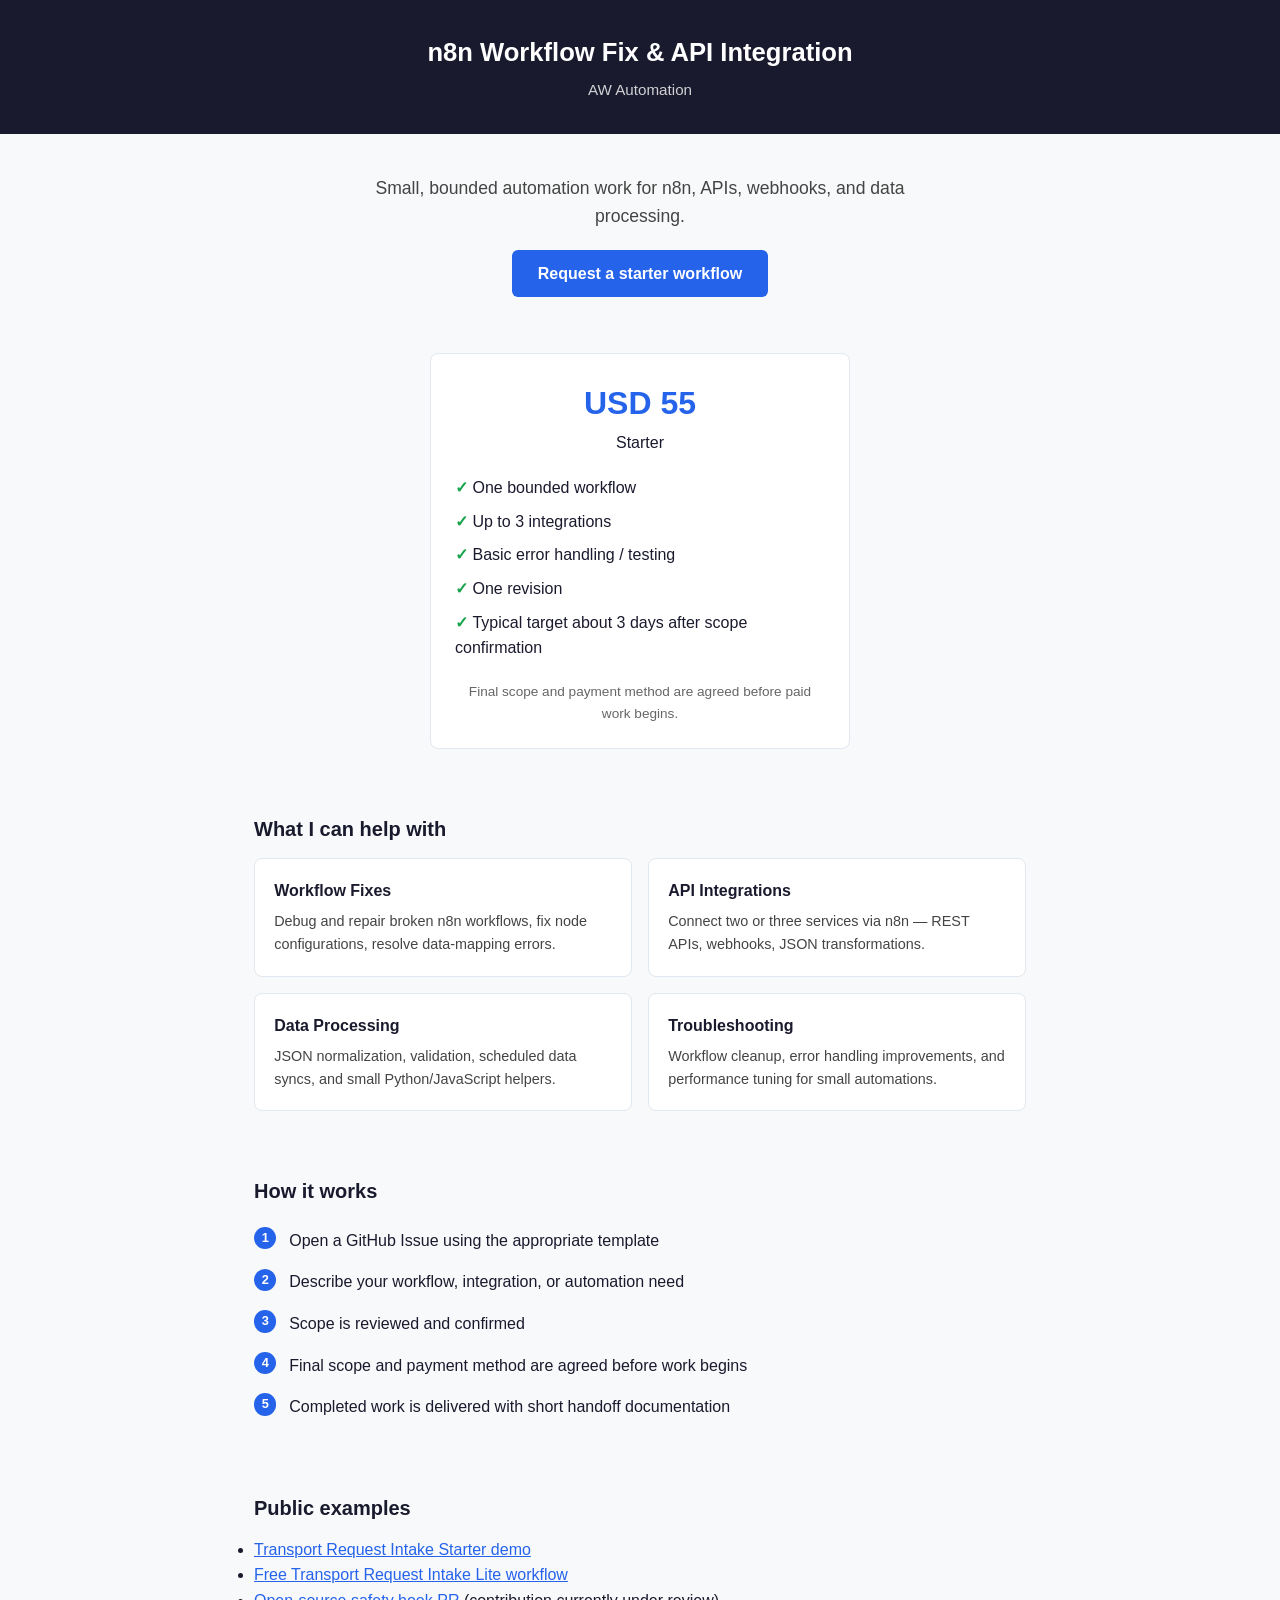
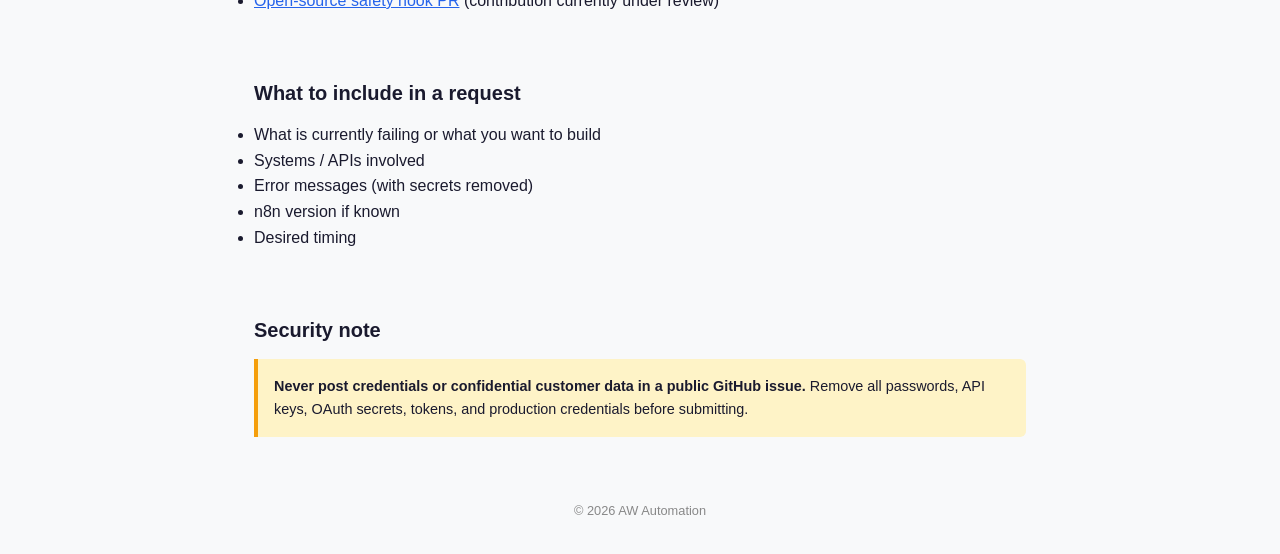
==== docs/index.html @ a5a2ff4a "feat: publish AW n8n workflow service page" ====
<!DOCTYPE html>
<html lang="en">
<head>
<meta charset="UTF-8">
<meta name="viewport" content="width=device-width, initial-scale=1.0">
<title>n8n Workflow Fix &amp; API Integration | AW Automation</title>
<meta name="description" content="AW Automation provides bounded n8n workflow fixes, API integrations, webhook automation, JSON processing, and small automation implementation.">
<link rel="canonical" href="https://weissalexey.github.io/aw-n8n-workflow-help/">
<link rel="stylesheet" href="styles.css">
<meta property="og:title" content="n8n Workflow Fix &amp; API Integration | AW Automation">
<meta property="og:description" content="AW Automation provides bounded n8n workflow fixes, API integrations, webhook automation, JSON processing, and small automation implementation.">
<meta property="og:type" content="website">
<meta property="og:url" content="https://weissalexey.github.io/aw-n8n-workflow-help/">
<script type="application/ld+json">
{
  "@context": "https://schema.org",
  "@type": "Service",
  "name": "AW Automation — n8n Workflow Fix &amp; API Integration",
  "provider": {
    "@type": "Organization",
    "name": "AW Automation"
  },
  "serviceType": "n8n workflow development and API integration",
  "offers": {
    "@type": "Offer",
    "price": "55",
    "priceCurrency": "USD",
    "description": "Starter service — one bounded n8n workflow, up to 3 integrations"
  }
}
</script>
</head>
<body>
<header>
<div class="container">
<h1>n8n Workflow Fix &amp; API Integration</h1>
<p class="brand">AW Automation</p>
</div>
</header>

<div class="container">
<div class="hero">
<p>Small, bounded automation work for n8n, APIs, webhooks, and data processing.</p>
<a class="cta-btn" href="https://github.com/weissalexey/aw-n8n-workflow-help/issues/new/choose">Request a starter workflow</a>
</div>

<section>
<div class="pricing-box">
<div class="price">USD 55</div>
<p>Starter</p>
<ul>
<li>One bounded workflow</li>
<li>Up to 3 integrations</li>
<li>Basic error handling / testing</li>
<li>One revision</li>
<li>Typical target about 3 days after scope confirmation</li>
</ul>
<p class="pricing-note">Final scope and payment method are agreed before paid work begins.</p>
</div>
</section>

<section>
<h2>What I can help with</h2>
<div class="grid">
<div class="card">
<h3>Workflow Fixes</h3>
<p>Debug and repair broken n8n workflows, fix node configurations, resolve data-mapping errors.</p>
</div>
<div class="card">
<h3>API Integrations</h3>
<p>Connect two or three services via n8n — REST APIs, webhooks, JSON transformations.</p>
</div>
<div class="card">
<h3>Data Processing</h3>
<p>JSON normalization, validation, scheduled data syncs, and small Python/JavaScript helpers.</p>
</div>
<div class="card">
<h3>Troubleshooting</h3>
<p>Workflow cleanup, error handling improvements, and performance tuning for small automations.</p>
</div>
</div>
</section>

<section>
<h2>How it works</h2>
<ol class="steps">
<li>Open a GitHub Issue using the appropriate template</li>
<li>Describe your workflow, integration, or automation need</li>
<li>Scope is reviewed and confirmed</li>
<li>Final scope and payment method are agreed before work begins</li>
<li>Completed work is delivered with short handoff documentation</li>
</ol>
</section>

<section class="examples">
<h2>Public examples</h2>
<ul>
<li><a href="https://weissalexey.github.io/aw-transport-request-intake-demo/">Transport Request Intake Starter demo</a></li>
<li><a href="https://github.com/weissalexey/aw-transport-request-intake-demo/tree/main/free">Free Transport Request Intake Lite workflow</a></li>
<li><a href="https://github.com/claude-builders-bounty/claude-builders-bounty/pull/3761">Open-source safety hook PR</a> (contribution currently under review)</li>
</ul>
</section>

<section>
<h2>What to include in a request</h2>
<ul>
<li>What is currently failing or what you want to build</li>
<li>Systems / APIs involved</li>
<li>Error messages (with secrets removed)</li>
<li>n8n version if known</li>
<li>Desired timing</li>
</ul>
</section>

<section>
<h2>Security note</h2>
<div class="security-note">
<p><strong>Never post credentials or confidential customer data in a public GitHub issue.</strong> Remove all passwords, API keys, OAuth secrets, tokens, and production credentials before submitting.</p>
</div>
</section>
</div>

<footer>
<div class="container">
<p>&copy; 2026 AW Automation</p>
</div>
</footer>
</body>
</html>
---- docs/styles.css ----
*, *::before, *::after { box-sizing: border-box; margin: 0; padding: 0; }
body { font-family: -apple-system, BlinkMacSystemFont, "Segoe UI", Helvetica, Arial, sans-serif; line-height: 1.6; color: #1a1a2e; background: #f8f9fa; }
.container { max-width: 820px; margin: 0 auto; padding: 0 1.5rem; }
header { background: #1a1a2e; color: #fff; padding: 2rem 0; text-align: center; }
header h1 { font-size: 1.6rem; margin-bottom: .3rem; }
header .brand { font-size: .95rem; opacity: .8; }
.hero { text-align: center; padding: 2.5rem 0 1.5rem; }
.hero p { font-size: 1.1rem; color: #444; max-width: 600px; margin: 0 auto 1.2rem; }
.cta-btn { display: inline-block; background: #2563eb; color: #fff; padding: .7rem 1.6rem; border-radius: 6px; text-decoration: none; font-weight: 600; font-size: 1rem; }
.cta-btn:hover { background: #1d4ed8; }
section { padding: 2rem 0; }
section h2 { font-size: 1.25rem; margin-bottom: .8rem; color: #1a1a2e; }
.pricing-box { background: #fff; border: 1px solid #e2e8f0; border-radius: 8px; padding: 1.5rem; max-width: 420px; margin: 0 auto; text-align: center; }
.pricing-box .price { font-size: 2rem; font-weight: 700; color: #2563eb; }
.pricing-box ul { list-style: none; text-align: left; margin: 1rem 0; }
.pricing-box li { padding: .25rem 0; }
.pricing-box li::before { content: "✓ "; color: #16a34a; font-weight: 700; }
.pricing-note { font-size: .85rem; color: #666; margin-top: .5rem; }
.grid { display: grid; grid-template-columns: 1fr 1fr; gap: 1rem; }
@media (max-width: 600px) { .grid { grid-template-columns: 1fr; } }
.card { background: #fff; border: 1px solid #e2e8f0; border-radius: 8px; padding: 1.2rem; }
.card h3 { font-size: 1rem; margin-bottom: .4rem; }
.card p, .card li { font-size: .9rem; color: #444; }
.card ul { padding-left: 1.2rem; }
.steps { counter-reset: step; list-style: none; padding: 0; }
.steps li { counter-increment: step; padding: .5rem 0 .5rem 2.2rem; position: relative; }
.steps li::before { content: counter(step); position: absolute; left: 0; top: .45rem; background: #2563eb; color: #fff; width: 1.4rem; height: 1.4rem; border-radius: 50%; text-align: center; line-height: 1.4rem; font-size: .8rem; font-weight: 700; }
.examples a { color: #2563eb; word-break: break-all; }
.security-note { background: #fef3c7; border-left: 4px solid #f59e0b; padding: 1rem; border-radius: 0 6px 6px 0; font-size: .9rem; }
footer { text-align: center; padding: 2rem 0; font-size: .8rem; color: #888; }
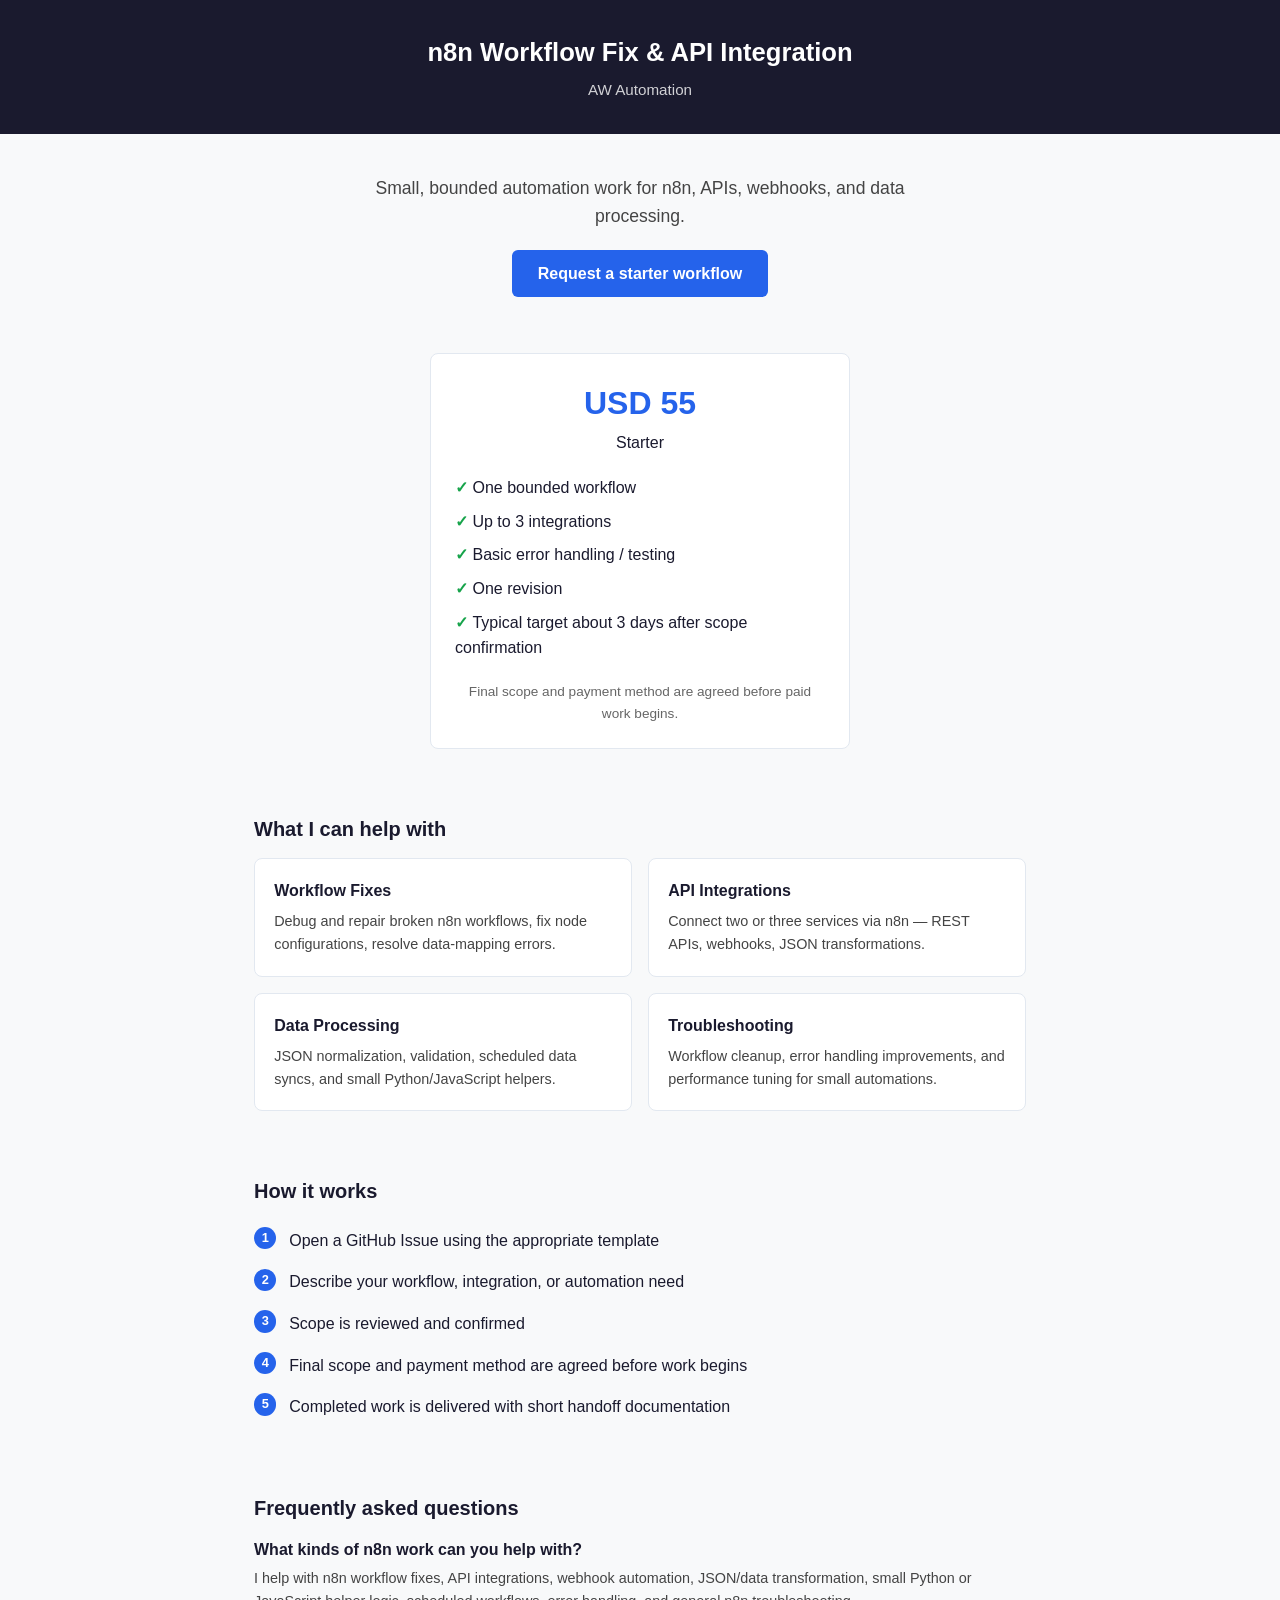
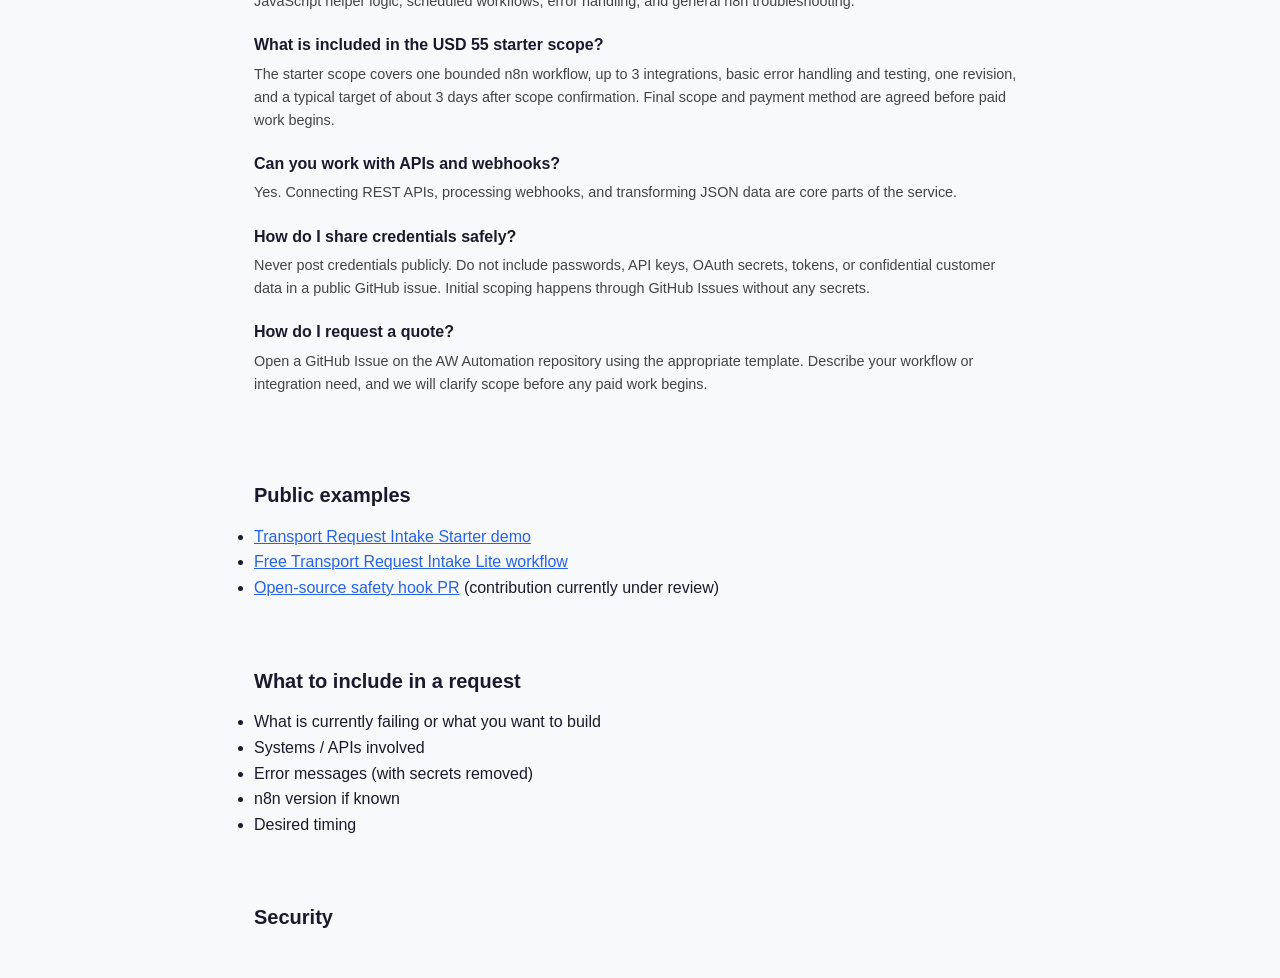
==== commit 4074a4f3: "docs: add German service landing page and search metadata" ====
--- a/docs/index.html
+++ b/docs/index.html
@@ -3,12 +3,16 @@
 <head>
 <meta charset="UTF-8">
 <meta name="viewport" content="width=device-width, initial-scale=1.0">
-<title>n8n Workflow Fix &amp; API Integration | AW Automation</title>
-<meta name="description" content="AW Automation provides bounded n8n workflow fixes, API integrations, webhook automation, JSON processing, and small automation implementation.">
+<title>n8n Workflow Fix &amp; API Integration Freelancer | AW Automation</title>
+<meta name="description" content="AW Automation provides small, bounded n8n workflow fixes, API integrations, webhook automation, JSON processing, and workflow troubleshooting for remote clients.">
+<meta name="robots" content="index,follow">
 <link rel="canonical" href="https://weissalexey.github.io/aw-n8n-workflow-help/">
+<link rel="alternate" hreflang="en" href="https://weissalexey.github.io/aw-n8n-workflow-help/">
+<link rel="alternate" hreflang="de" href="https://weissalexey.github.io/aw-n8n-workflow-help/de/">
+<link rel="alternate" hreflang="x-default" href="https://weissalexey.github.io/aw-n8n-workflow-help/">
 <link rel="stylesheet" href="styles.css">
-<meta property="og:title" content="n8n Workflow Fix &amp; API Integration | AW Automation">
-<meta property="og:description" content="AW Automation provides bounded n8n workflow fixes, API integrations, webhook automation, JSON processing, and small automation implementation.">
+<meta property="og:title" content="n8n Workflow Fix &amp; API Integration Freelancer | AW Automation">
+<meta property="og:description" content="AW Automation provides small, bounded n8n workflow fixes, API integrations, webhook automation, JSON processing, and workflow troubleshooting for remote clients.">
 <meta property="og:type" content="website">
 <meta property="og:url" content="https://weissalexey.github.io/aw-n8n-workflow-help/">
 <script type="application/ld+json">
@@ -16,17 +20,70 @@
   "@context": "https://schema.org",
   "@type": "Service",
   "name": "AW Automation — n8n Workflow Fix &amp; API Integration",
+  "serviceType": "n8n workflow development, troubleshooting, and API integration",
   "provider": {
     "@type": "Organization",
     "name": "AW Automation"
   },
-  "serviceType": "n8n workflow development and API integration",
-  "offers": {
+  "url": "https://weissalexey.github.io/aw-n8n-workflow-help/",
+  "areaServed": {
+    "@type": "Place",
+    "name": "Remote"
+  },
+  "offer": {
     "@type": "Offer",
     "price": "55",
     "priceCurrency": "USD",
-    "description": "Starter service — one bounded n8n workflow, up to 3 integrations"
+    "description": "Starter reference offer for one bounded n8n workflow after scope confirmation. Not every custom project costs USD 55."
   }
+}
+</script>
+<script type="application/ld+json">
+{
+  "@context": "https://schema.org",
+  "@type": "FAQPage",
+  "mainEntity": [
+    {
+      "@type": "Question",
+      "name": "What kinds of n8n work can you help with?",
+      "acceptedAnswer": {
+        "@type": "Answer",
+        "text": "I help with n8n workflow fixes, API integrations, webhook automation, JSON/data transformation, small Python or JavaScript helper logic, scheduled workflows, error handling, and general n8n troubleshooting."
+      }
+    },
+    {
+      "@type": "Question",
+      "name": "What is included in the USD 55 starter scope?",
+      "acceptedAnswer": {
+        "@type": "Answer",
+        "text": "The starter scope covers one bounded n8n workflow, up to 3 integrations, basic error handling and testing, one revision, and a typical target of about 3 days after scope confirmation. Final scope and payment method are agreed before paid work begins."
+      }
+    },
+    {
+      "@type": "Question",
+      "name": "Can you work with APIs and webhooks?",
+      "acceptedAnswer": {
+        "@type": "Answer",
+        "text": "Yes. Connecting REST APIs, processing webhooks, and transforming JSON data are core parts of the service."
+      }
+    },
+    {
+      "@type": "Question",
+      "name": "How do I share credentials safely?",
+      "acceptedAnswer": {
+        "@type": "Answer",
+        "text": "Never post credentials publicly. Do not include passwords, API keys, OAuth secrets, tokens, or confidential customer data in a public GitHub issue. Initial scoping happens through GitHub Issues without any secrets."
+      }
+    },
+    {
+      "@type": "Question",
+      "name": "How do I request a quote?",
+      "acceptedAnswer": {
+        "@type": "Answer",
+        "text": "Open a GitHub Issue on the AW Automation repository using the appropriate template. Describe your workflow or integration need, and we will clarify scope before any paid work begins."
+      }
+    }
+  ]
 }
 </script>
 </head>
@@ -92,6 +149,30 @@
 </ol>
 </section>
 
+<section class="faq-section">
+<h2>Frequently asked questions</h2>
+<div class="faq-item">
+<h3>What kinds of n8n work can you help with?</h3>
+<p>I help with n8n workflow fixes, API integrations, webhook automation, JSON/data transformation, small Python or JavaScript helper logic, scheduled workflows, error handling, and general n8n troubleshooting.</p>
+</div>
+<div class="faq-item">
+<h3>What is included in the USD 55 starter scope?</h3>
+<p>The starter scope covers one bounded n8n workflow, up to 3 integrations, basic error handling and testing, one revision, and a typical target of about 3 days after scope confirmation. Final scope and payment method are agreed before paid work begins.</p>
+</div>
+<div class="faq-item">
+<h3>Can you work with APIs and webhooks?</h3>
+<p>Yes. Connecting REST APIs, processing webhooks, and transforming JSON data are core parts of the service.</p>
+</div>
+<div class="faq-item">
+<h3>How do I share credentials safely?</h3>
+<p>Never post credentials publicly. Do not include passwords, API keys, OAuth secrets, tokens, or confidential customer data in a public GitHub issue. Initial scoping happens through GitHub Issues without any secrets.</p>
+</div>
+<div class="faq-item">
+<h3>How do I request a quote?</h3>
+<p>Open a GitHub Issue on the AW Automation repository using the appropriate template. Describe your workflow or integration need, and we will clarify scope before any paid work begins.</p>
+</div>
+</section>
+
 <section class="examples">
 <h2>Public examples</h2>
 <ul>
@@ -113,17 +194,4 @@
 </section>
 
 <section>
-<h2>Security note</h2>
-<div class="security-note">
-<p><strong>Never post credentials or confidential customer data in a public GitHub issue.</strong> Remove all passwords, API keys, OAuth secrets, tokens, and production credentials before submitting.</p>
-</div>
-</section>
-</div>
-
-<footer>
-<div class="container">
-<p>&copy; 2026 AW Automation</p>
-</div>
-</footer>
-</body>
-</html>
+<h2>Security
--- a/docs/styles.css
+++ b/docs/styles.css
@@ -28,3 +28,7 @@
 .examples a { color: #2563eb; word-break: break-all; }
 .security-note { background: #fef3c7; border-left: 4px solid #f59e0b; padding: 1rem; border-radius: 0 6px 6px 0; font-size: .9rem; }
 footer { text-align: center; padding: 2rem 0; font-size: .8rem; color: #888; }
+
+.faq-section .faq-item { margin-bottom: 1.2rem; }
+.faq-section .faq-item h3 { font-size: 1rem; margin-bottom: 0.3rem; color: #1a1a2e; }
+.faq-section .faq-item p { font-size: 0.9rem; color: #444; }
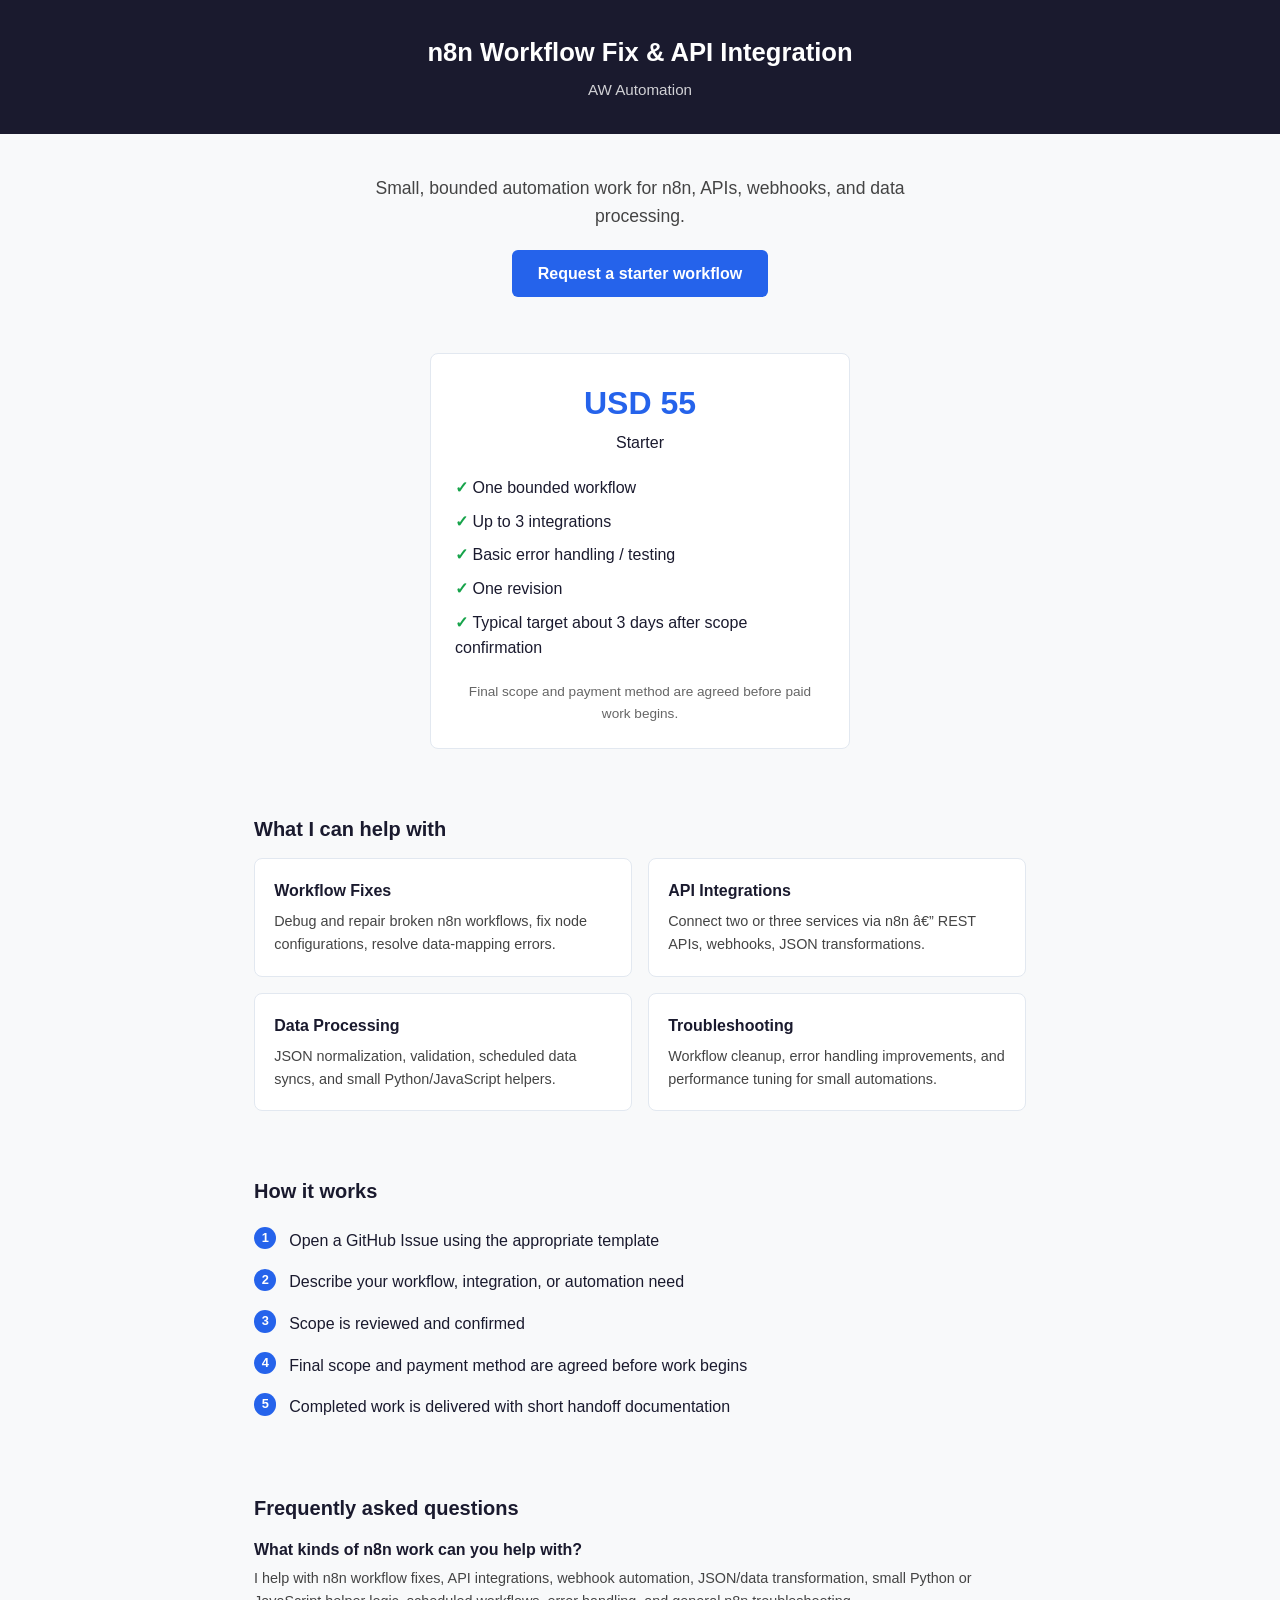
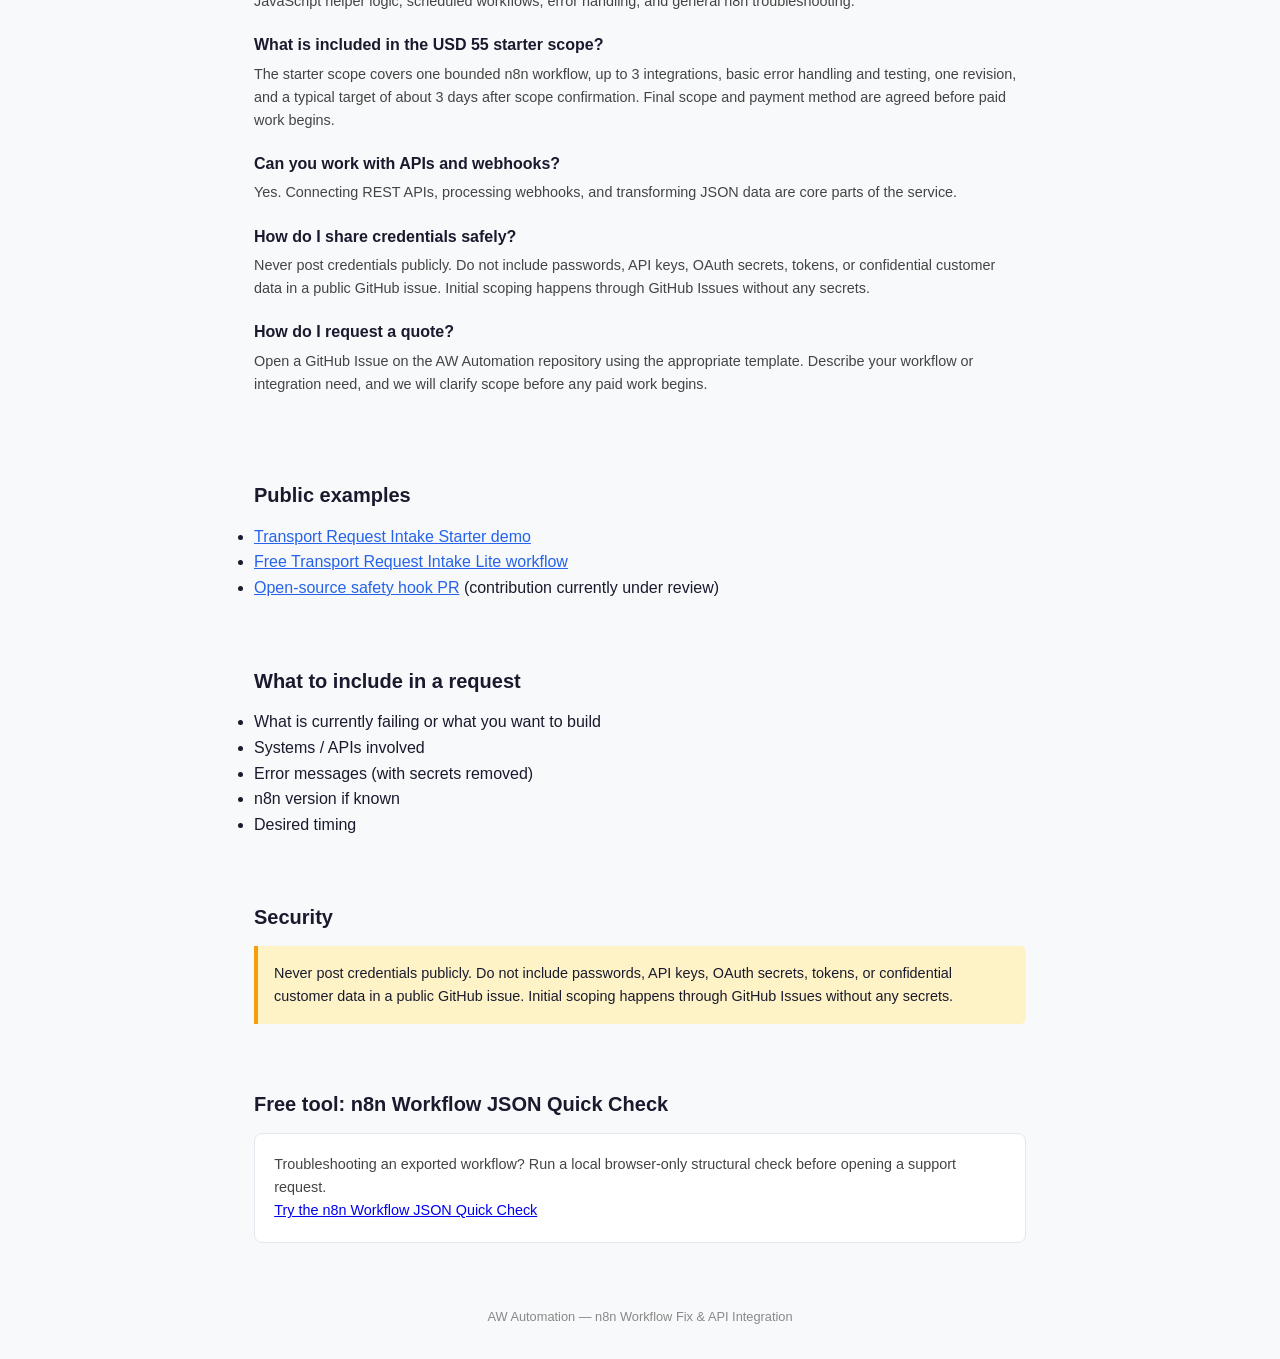
==== commit ac566e70: "feat: add free n8n workflow JSON quick check" ====
--- a/docs/index.html
+++ b/docs/index.html
@@ -19,7 +19,7 @@
 {
   "@context": "https://schema.org",
   "@type": "Service",
-  "name": "AW Automation — n8n Workflow Fix &amp; API Integration",
+  "name": "AW Automation â€” n8n Workflow Fix &amp; API Integration",
   "serviceType": "n8n workflow development, troubleshooting, and API integration",
   "provider": {
     "@type": "Organization",
@@ -125,7 +125,7 @@
 </div>
 <div class="card">
 <h3>API Integrations</h3>
-<p>Connect two or three services via n8n — REST APIs, webhooks, JSON transformations.</p>
+<p>Connect two or three services via n8n â€” REST APIs, webhooks, JSON transformations.</p>
 </div>
 <div class="card">
 <h3>Data Processing</h3>
@@ -194,4 +194,23 @@
 </section>
 
 <section>
-<h2>Security
+<h2>Security</h2>
+<div class="security-note">
+<p>Never post credentials publicly. Do not include passwords, API keys, OAuth secrets, tokens, or confidential customer data in a public GitHub issue. Initial scoping happens through GitHub Issues without any secrets.</p>
+</div>
+</section>
+
+<section>
+<h2>Free tool: n8n Workflow JSON Quick Check</h2>
+<div class="card">
+<p>Troubleshooting an exported workflow? Run a local browser-only structural check before opening a support request.</p>
+<p><a href="audit/">Try the n8n Workflow JSON Quick Check</a></p>
+</div>
+</section>
+
+<footer>
+<p>AW Automation — n8n Workflow Fix &amp; API Integration</p>
+</footer>
+</div>
+</body>
+</html>
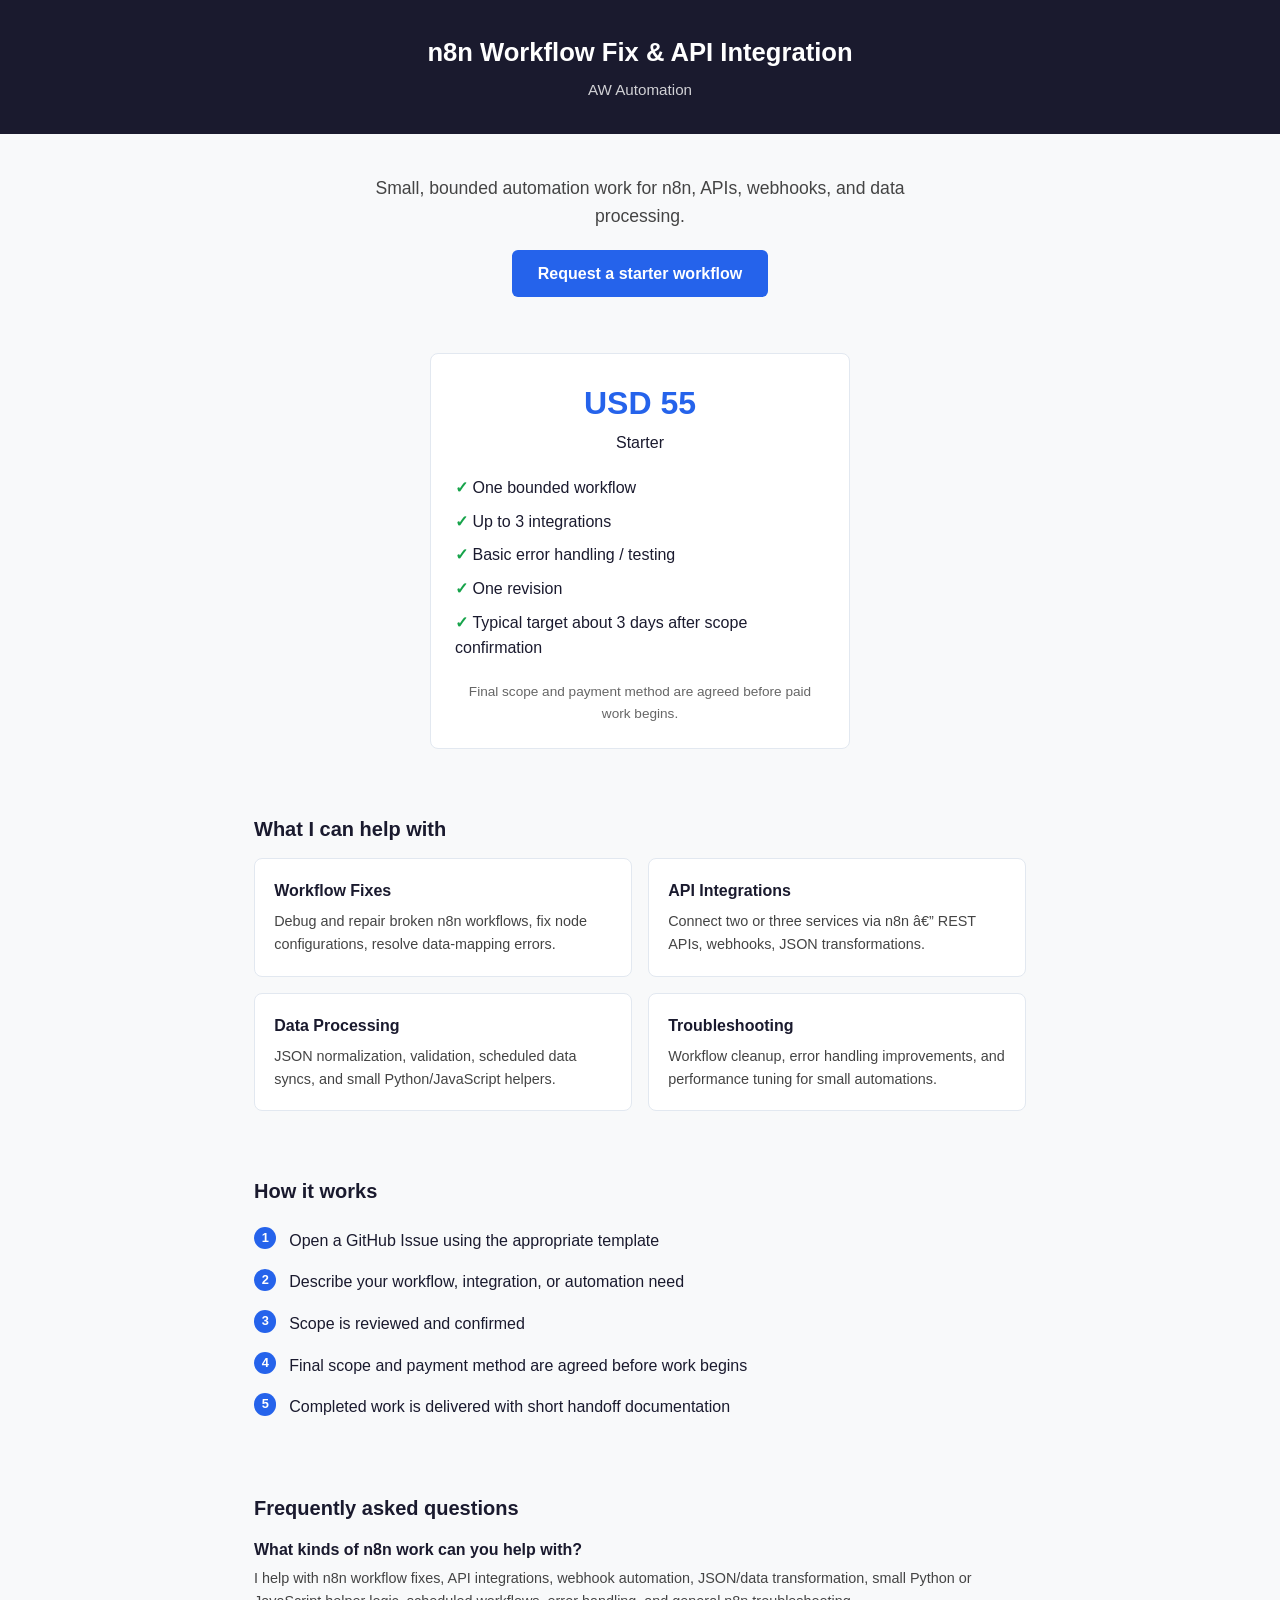
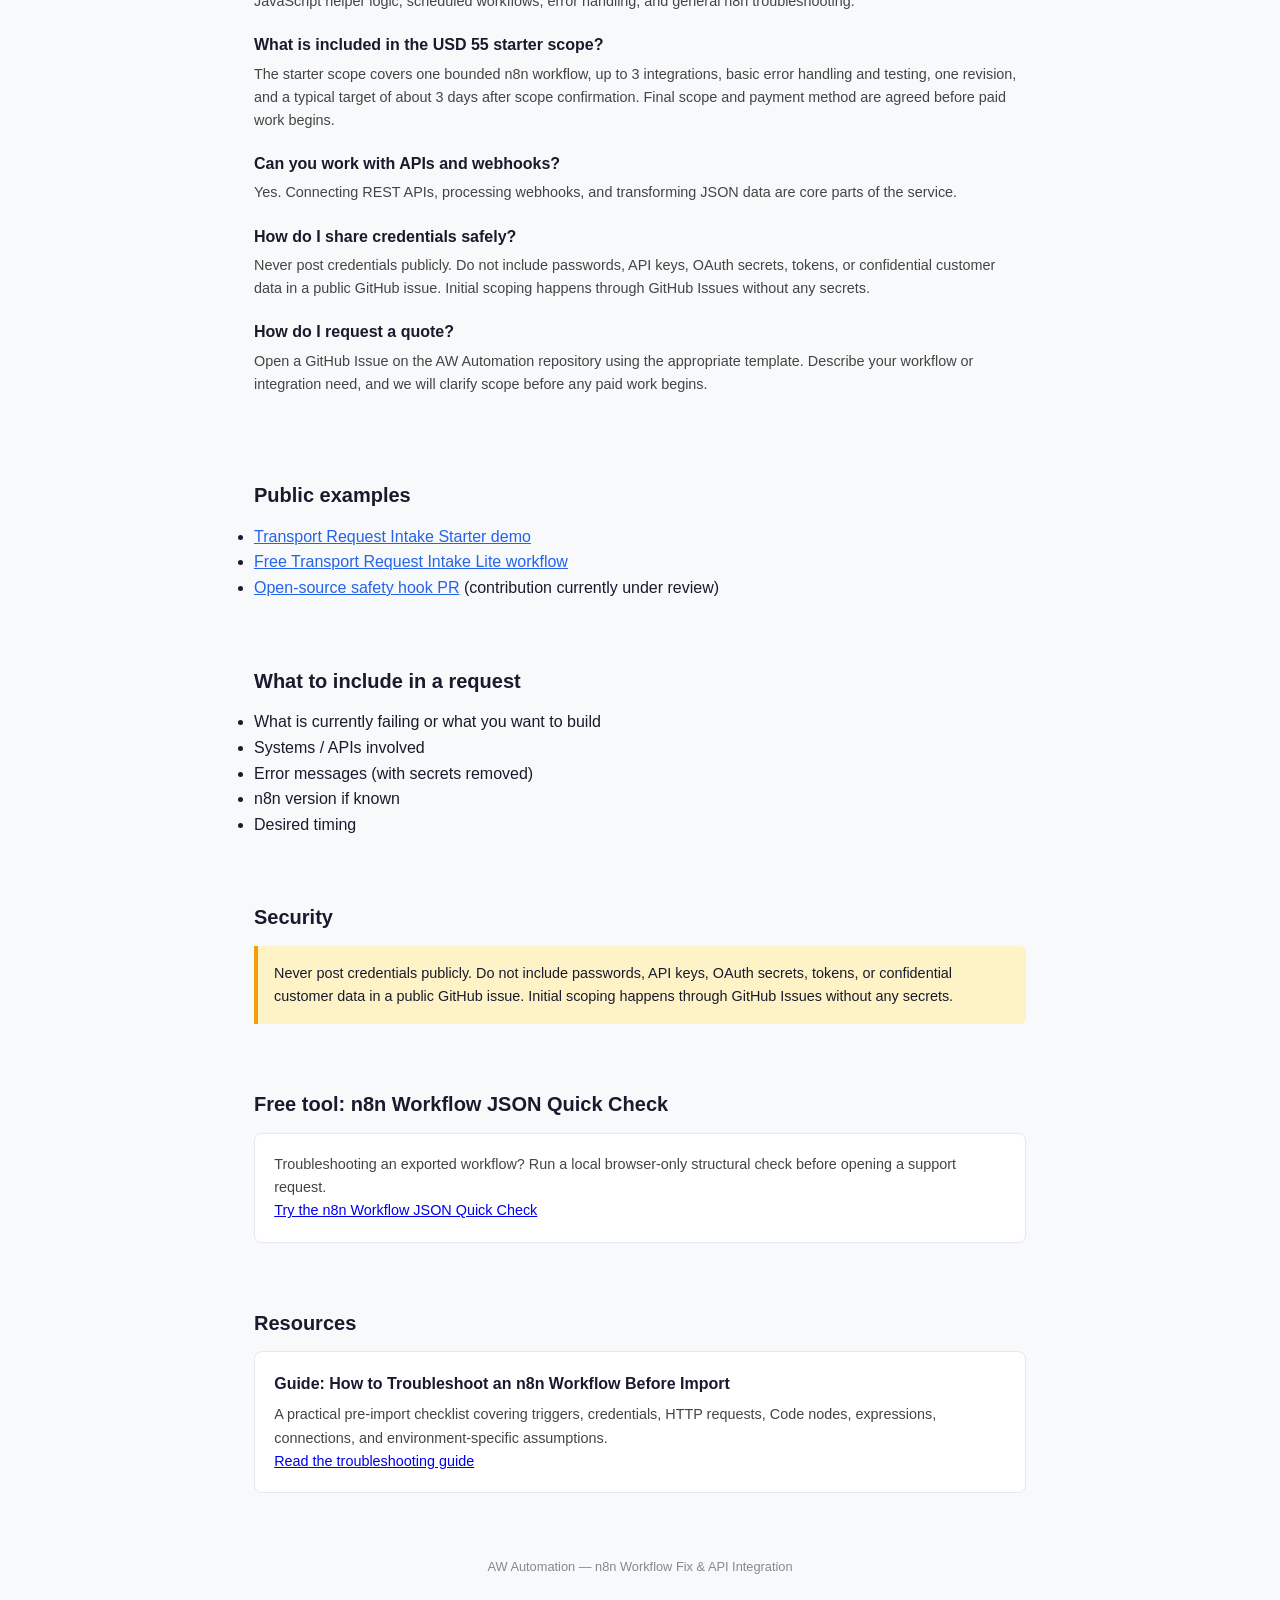
==== commit 7f8326ac: "docs: add n8n workflow troubleshooting guide" ====
--- a/docs/index.html
+++ b/docs/index.html
@@ -208,6 +208,16 @@
 </div>
 </section>
 
+
+<section>
+<h2>Resources</h2>
+<div class="card">
+<h3>Guide: How to Troubleshoot an n8n Workflow Before Import</h3>
+<p>A practical pre-import checklist covering triggers, credentials, HTTP requests, Code nodes, expressions, connections, and environment-specific assumptions.</p>
+<p><a href="guides/n8n-workflow-troubleshooting/">Read the troubleshooting guide</a></p>
+</div>
+</section>
+
 <footer>
 <p>AW Automation — n8n Workflow Fix &amp; API Integration</p>
 </footer>
